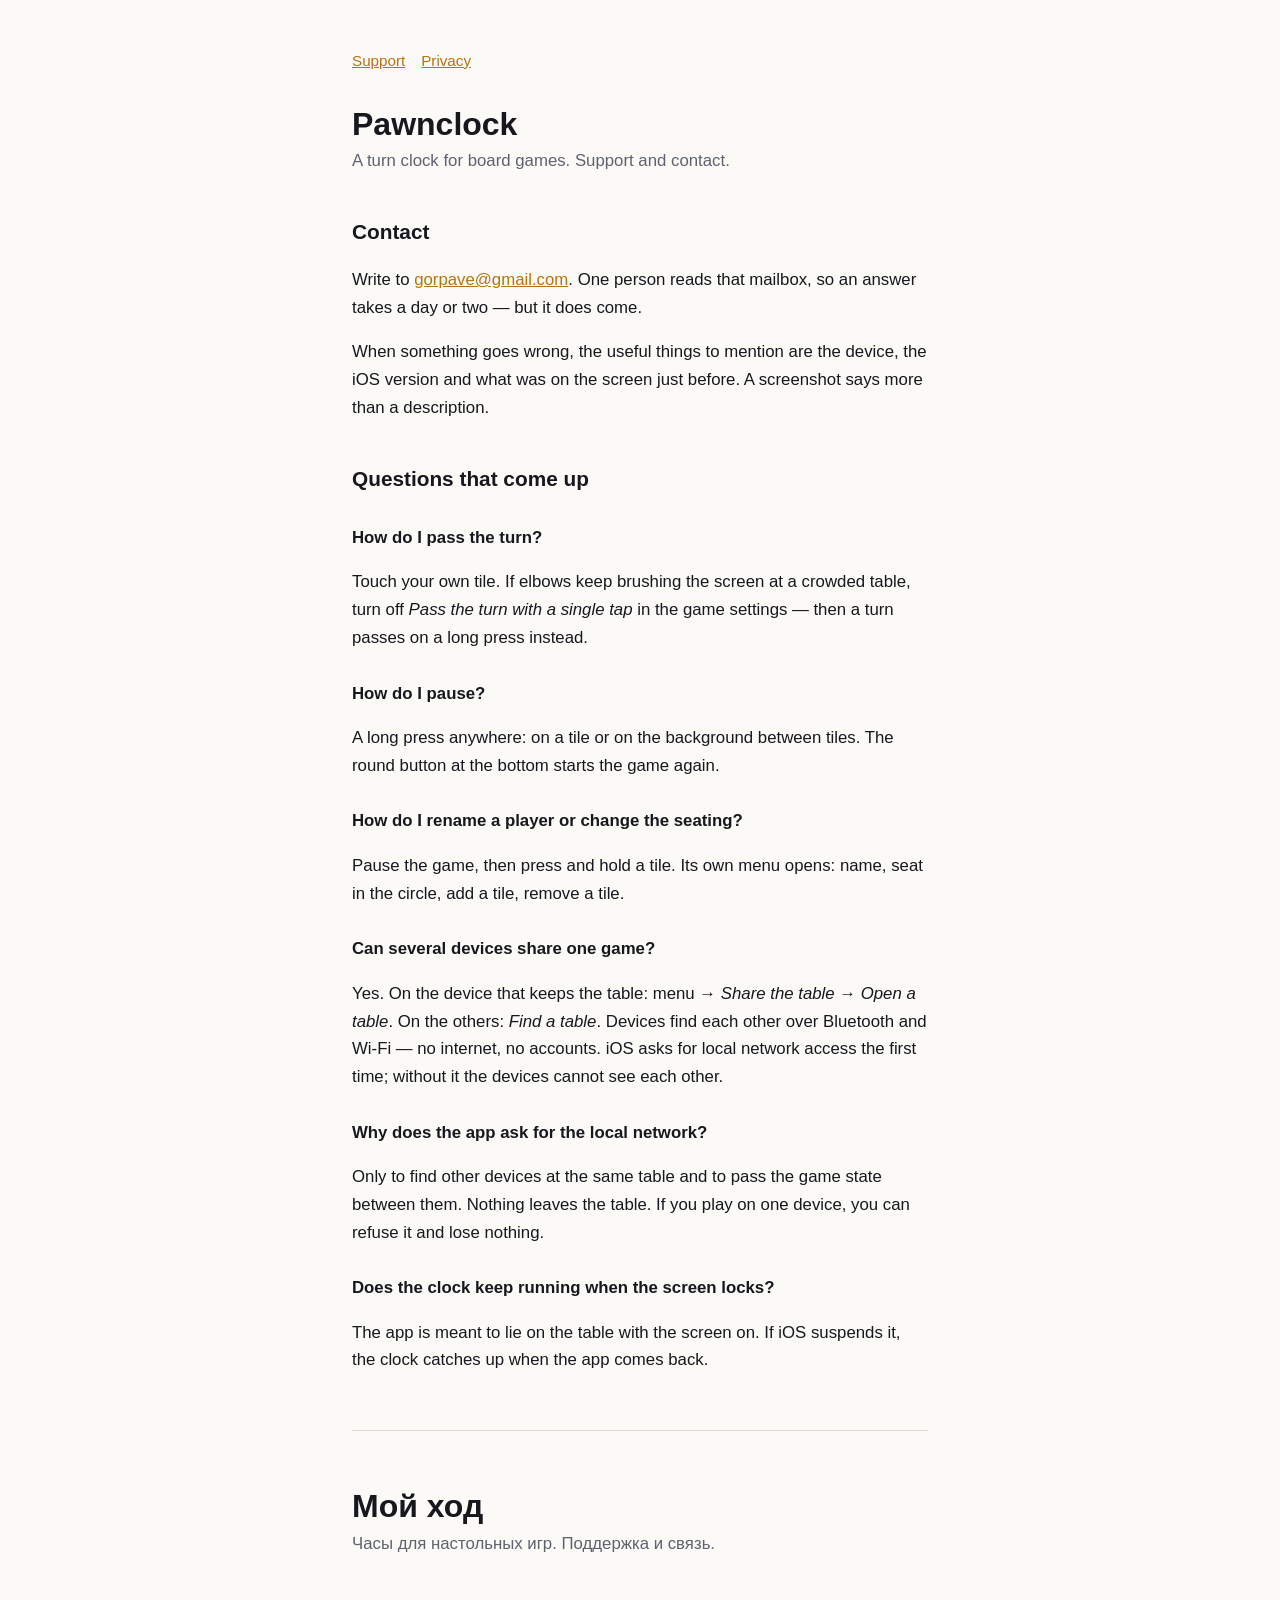
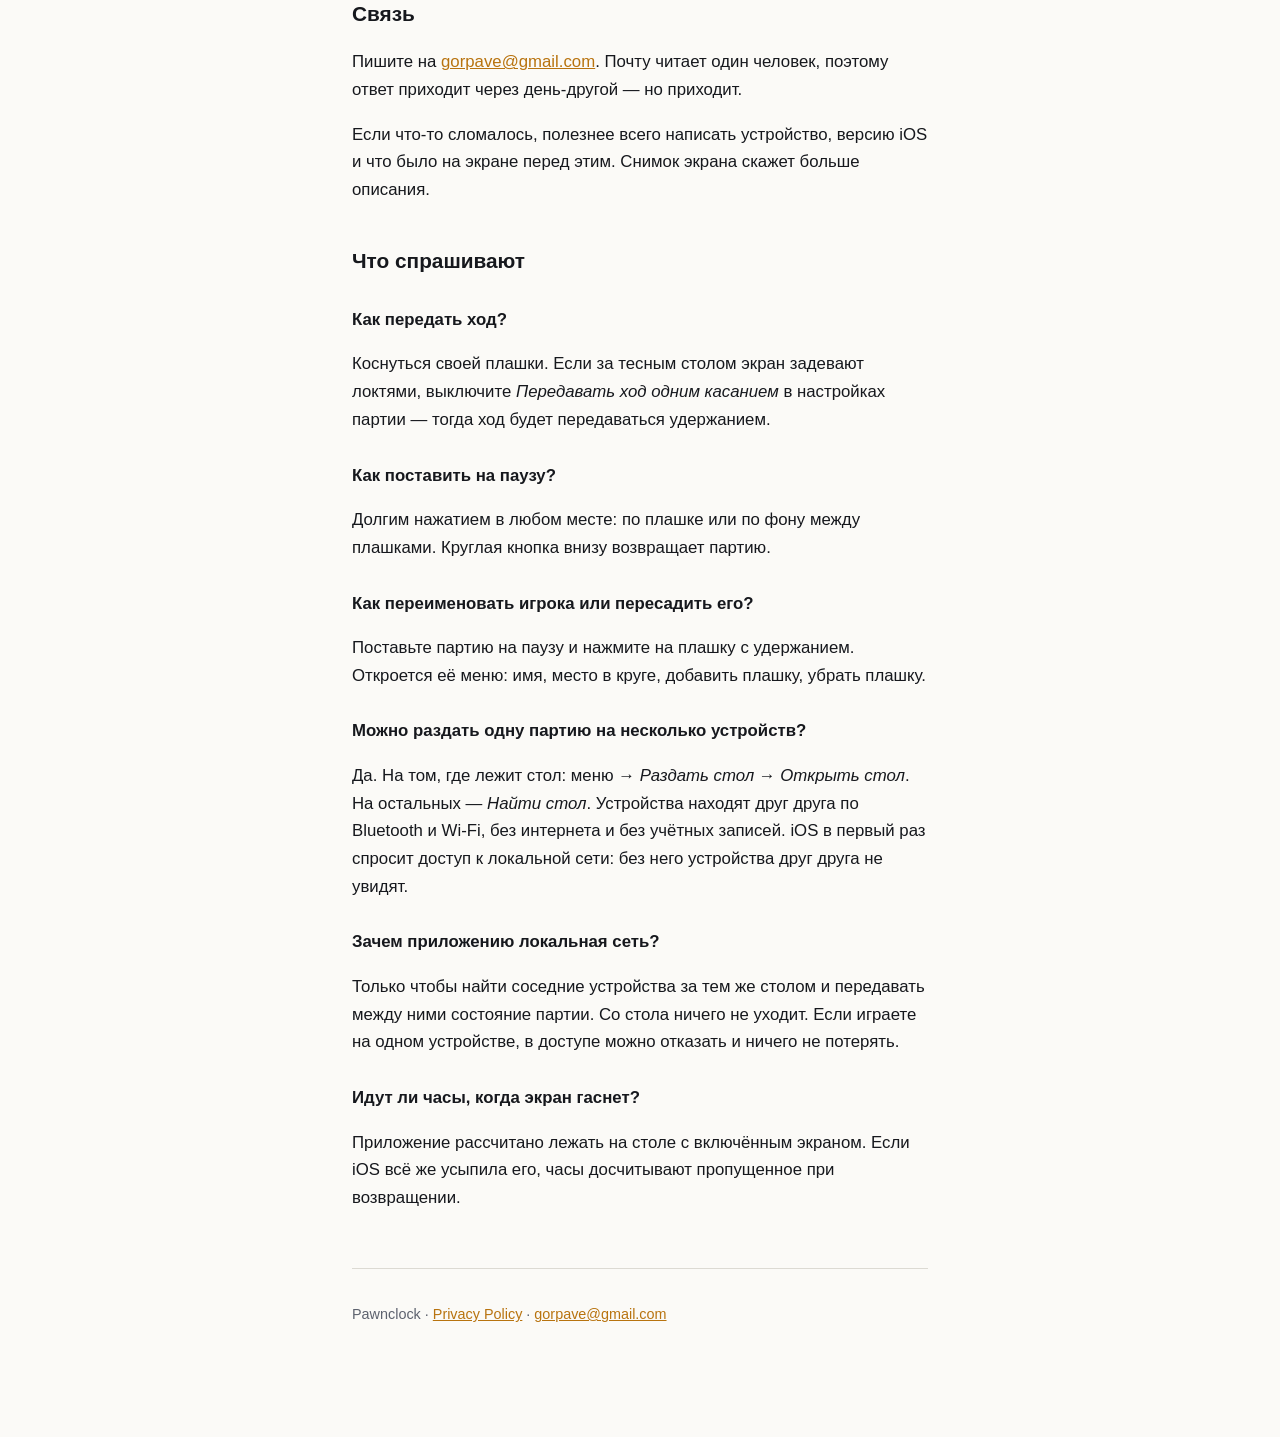
==== index.html @ 281d4748 "Страница поддержки и политика конфиденциальности App Store требует оба адреса обязательными полями, " ====
<!DOCTYPE html>
<html lang="en">
<head>
<meta charset="utf-8">
<meta name="viewport" content="width=device-width, initial-scale=1">
<title>Pawnclock — Support</title>
<link rel="stylesheet" href="style.css">
</head>
<body>

<nav><a href="index.html">Support</a><a href="privacy.html">Privacy</a></nav>

<h1>Pawnclock</h1>
<p class="lede">A turn clock for board games. Support and contact.</p>

<h2>Contact</h2>
<p>Write to <a href="mailto:gorpave@gmail.com">gorpave@gmail.com</a>. One
person reads that mailbox, so an answer takes a day or two — but it does
come.</p>

<p>When something goes wrong, the useful things to mention are the device,
the iOS version and what was on the screen just before. A screenshot says
more than a description.</p>

<h2>Questions that come up</h2>

<h3>How do I pass the turn?</h3>
<p>Touch your own tile. If elbows keep brushing the screen at a crowded
table, turn off <em>Pass the turn with a single tap</em> in the game
settings — then a turn passes on a long press instead.</p>

<h3>How do I pause?</h3>
<p>A long press anywhere: on a tile or on the background between tiles.
The round button at the bottom starts the game again.</p>

<h3>How do I rename a player or change the seating?</h3>
<p>Pause the game, then press and hold a tile. Its own menu opens: name,
seat in the circle, add a tile, remove a tile.</p>

<h3>Can several devices share one game?</h3>
<p>Yes. On the device that keeps the table: menu → <em>Share the
table</em> → <em>Open a table</em>. On the others: <em>Find a table</em>.
Devices find each other over Bluetooth and Wi-Fi — no internet, no
accounts. iOS asks for local network access the first time; without it
the devices cannot see each other.</p>

<h3>Why does the app ask for the local network?</h3>
<p>Only to find other devices at the same table and to pass the game
state between them. Nothing leaves the table. If you play on one device,
you can refuse it and lose nothing.</p>

<h3>Does the clock keep running when the screen locks?</h3>
<p>The app is meant to lie on the table with the screen on. If iOS
suspends it, the clock catches up when the app comes back.</p>

<hr>

<h1 lang="ru">Мой ход</h1>
<p class="lede" lang="ru">Часы для настольных игр. Поддержка и связь.</p>

<div lang="ru">

<h2>Связь</h2>
<p>Пишите на <a href="mailto:gorpave@gmail.com">gorpave@gmail.com</a>.
Почту читает один человек, поэтому ответ приходит через день-другой —
но приходит.</p>

<p>Если что-то сломалось, полезнее всего написать устройство, версию iOS
и что было на экране перед этим. Снимок экрана скажет больше описания.</p>

<h2>Что спрашивают</h2>

<h3>Как передать ход?</h3>
<p>Коснуться своей плашки. Если за тесным столом экран задевают локтями,
выключите <em>Передавать ход одним касанием</em> в настройках партии —
тогда ход будет передаваться удержанием.</p>

<h3>Как поставить на паузу?</h3>
<p>Долгим нажатием в любом месте: по плашке или по фону между плашками.
Круглая кнопка внизу возвращает партию.</p>

<h3>Как переименовать игрока или пересадить его?</h3>
<p>Поставьте партию на паузу и нажмите на плашку с удержанием.
Откроется её меню: имя, место в круге, добавить плашку, убрать
плашку.</p>

<h3>Можно раздать одну партию на несколько устройств?</h3>
<p>Да. На том, где лежит стол: меню → <em>Раздать стол</em> →
<em>Открыть стол</em>. На остальных — <em>Найти стол</em>. Устройства
находят друг друга по Bluetooth и Wi-Fi, без интернета и без учётных
записей. iOS в первый раз спросит доступ к локальной сети: без него
устройства друг друга не увидят.</p>

<h3>Зачем приложению локальная сеть?</h3>
<p>Только чтобы найти соседние устройства за тем же столом и передавать
между ними состояние партии. Со стола ничего не уходит. Если играете на
одном устройстве, в доступе можно отказать и ничего не потерять.</p>

<h3>Идут ли часы, когда экран гаснет?</h3>
<p>Приложение рассчитано лежать на столе с включённым экраном. Если iOS
всё же усыпила его, часы досчитывают пропущенное при возвращении.</p>

</div>

<footer>
<p>Pawnclock · <a href="privacy.html">Privacy Policy</a> ·
<a href="mailto:gorpave@gmail.com">gorpave@gmail.com</a></p>
</footer>

</body>
</html>
---- style.css ----
/* Страница читается с телефона, на который её открыли из карточки в
   магазине, — поэтому одна колонка, крупный шрифт и никаких внешних
   загрузок: страница должна открыться и на плохой связи. */
:root {
	color-scheme: light dark;
	--ink: #16181d;
	--paper: #fbfaf7;
	--muted: #5d626e;
	--rule: #dcdad3;
	--accent: #b8730f;
}

@media (prefers-color-scheme: dark) {
	:root {
		--ink: #eceae4;
		--paper: #14161a;
		--muted: #9aa0ad;
		--rule: #2a2e36;
		--accent: #e2a03f;
	}
}

* { box-sizing: border-box; }

body {
	margin: 0 auto;
	padding: 3rem 1rem 6rem;
	max-width: 38rem;
	background: var(--paper);
	color: var(--ink);
	font: 1.05rem/1.65 -apple-system, BlinkMacSystemFont, "Segoe UI", Roboto, sans-serif;
	-webkit-text-size-adjust: 100%;
}

h1 { font-size: 2rem; line-height: 1.2; margin: 0 0 .25rem; }
h2 { font-size: 1.3rem; margin: 2.5rem 0 .5rem; }
h3 { font-size: 1.05rem; margin: 1.75rem 0 .35rem; }

.lede { color: var(--muted); margin: 0 0 2rem; }

a { color: var(--accent); }

hr {
	border: 0;
	border-top: 1px solid var(--rule);
	margin: 3.5rem 0;
}

footer {
	margin-top: 3.5rem;
	padding-top: 1.25rem;
	border-top: 1px solid var(--rule);
	color: var(--muted);
	font-size: .9rem;
}

nav { margin-bottom: 2rem; font-size: .95rem; }
nav a { margin-right: 1rem; }
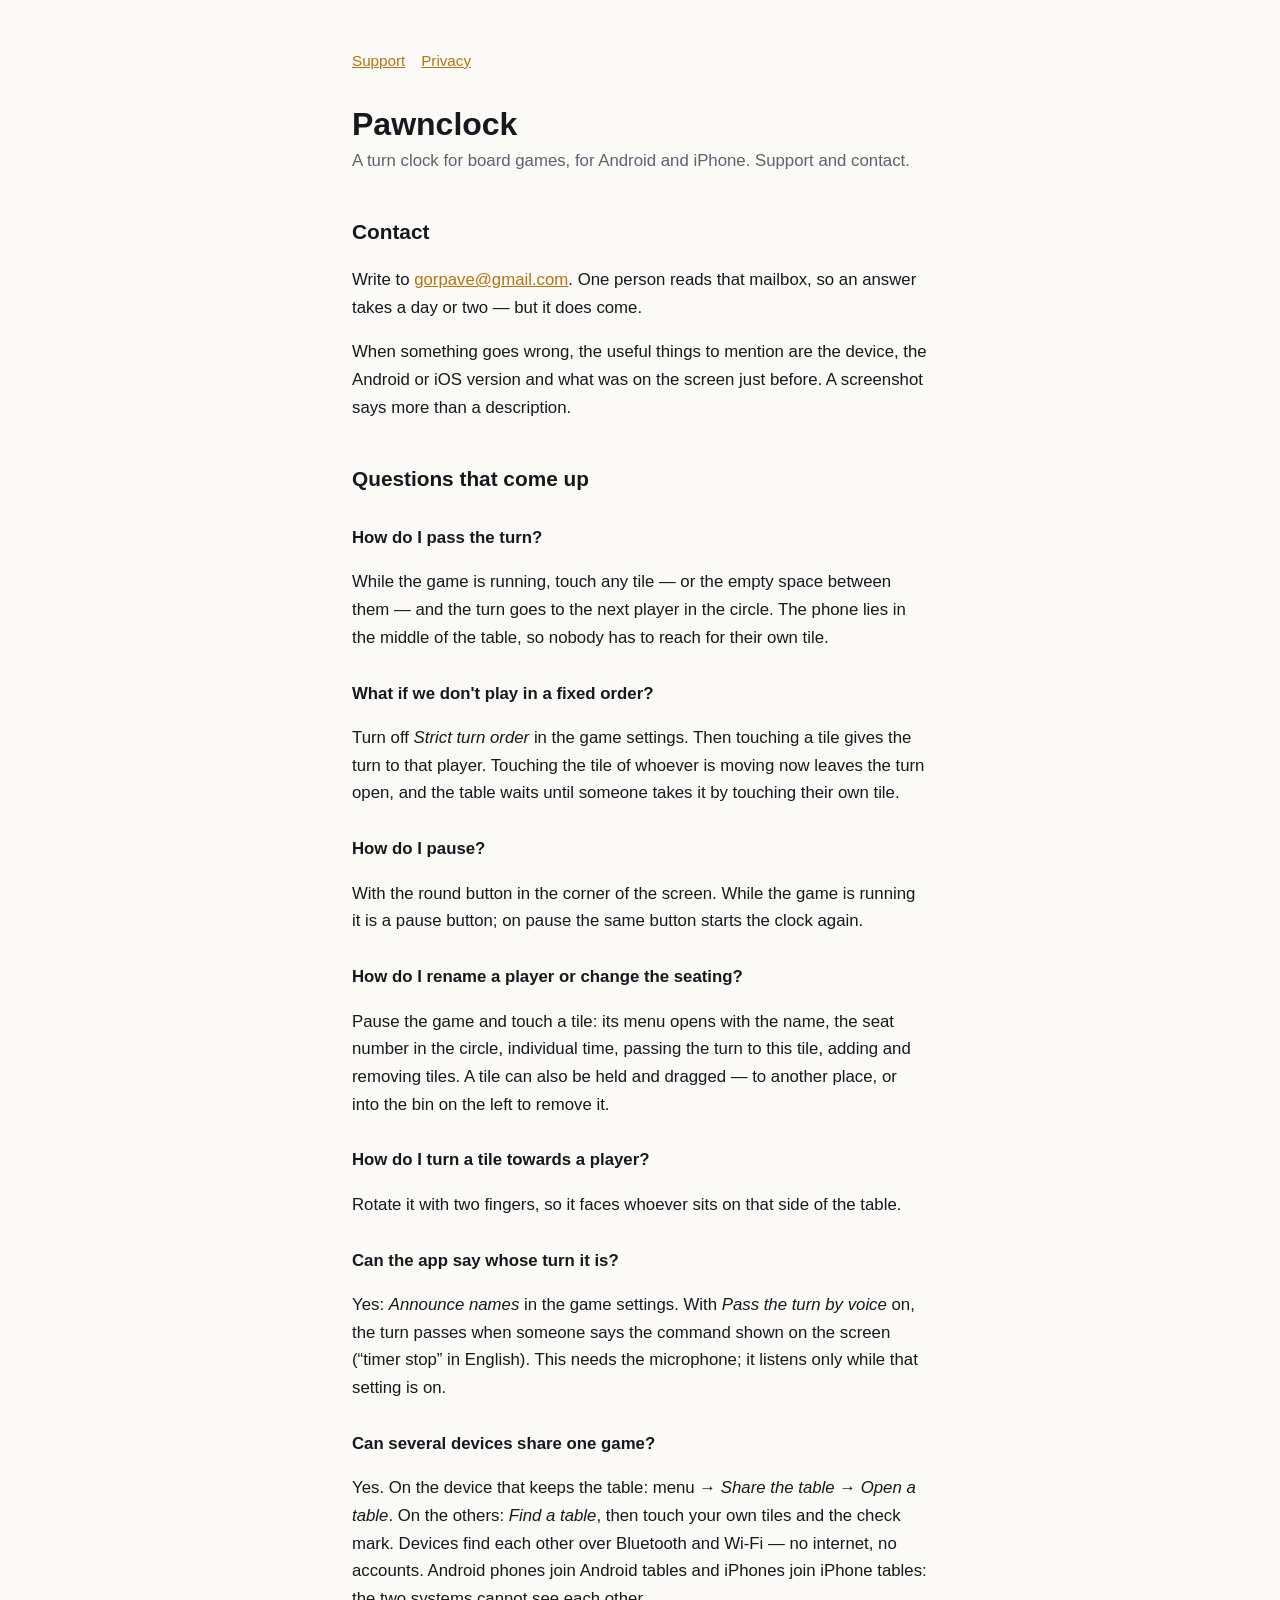
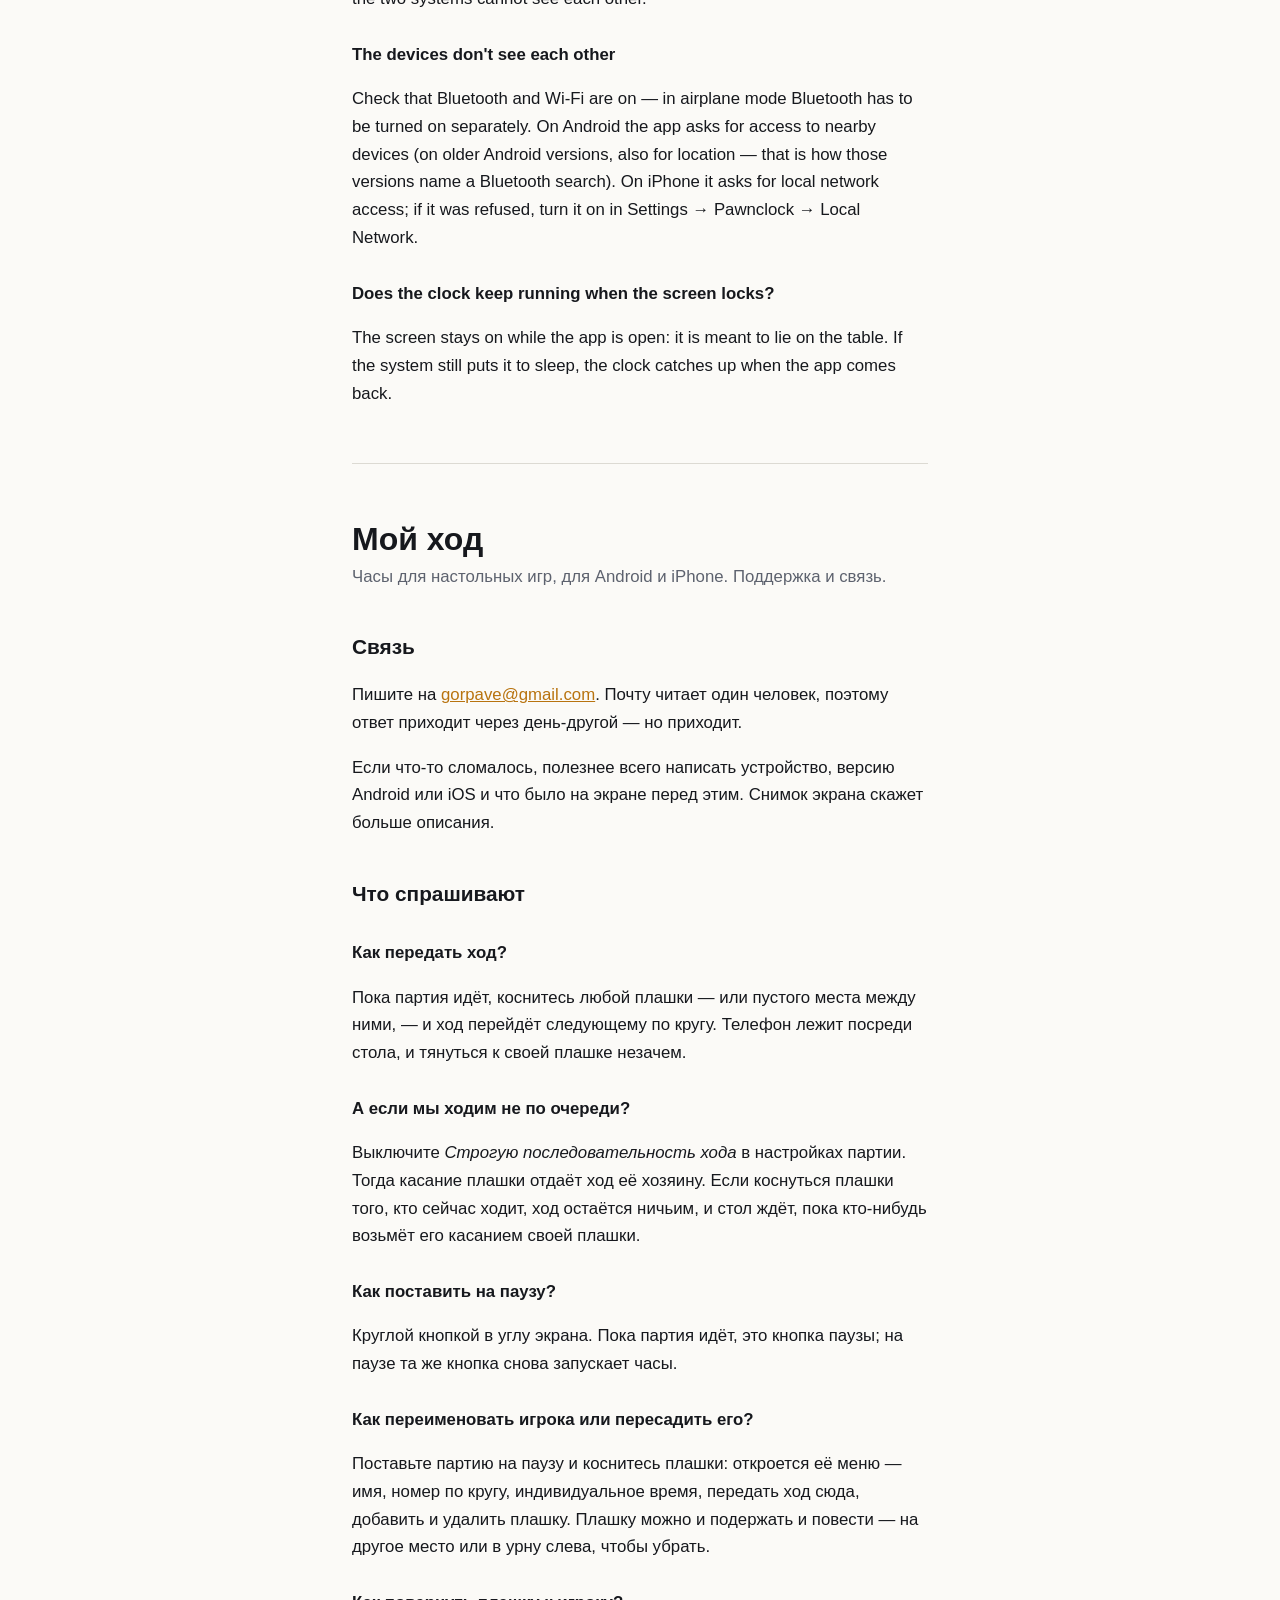
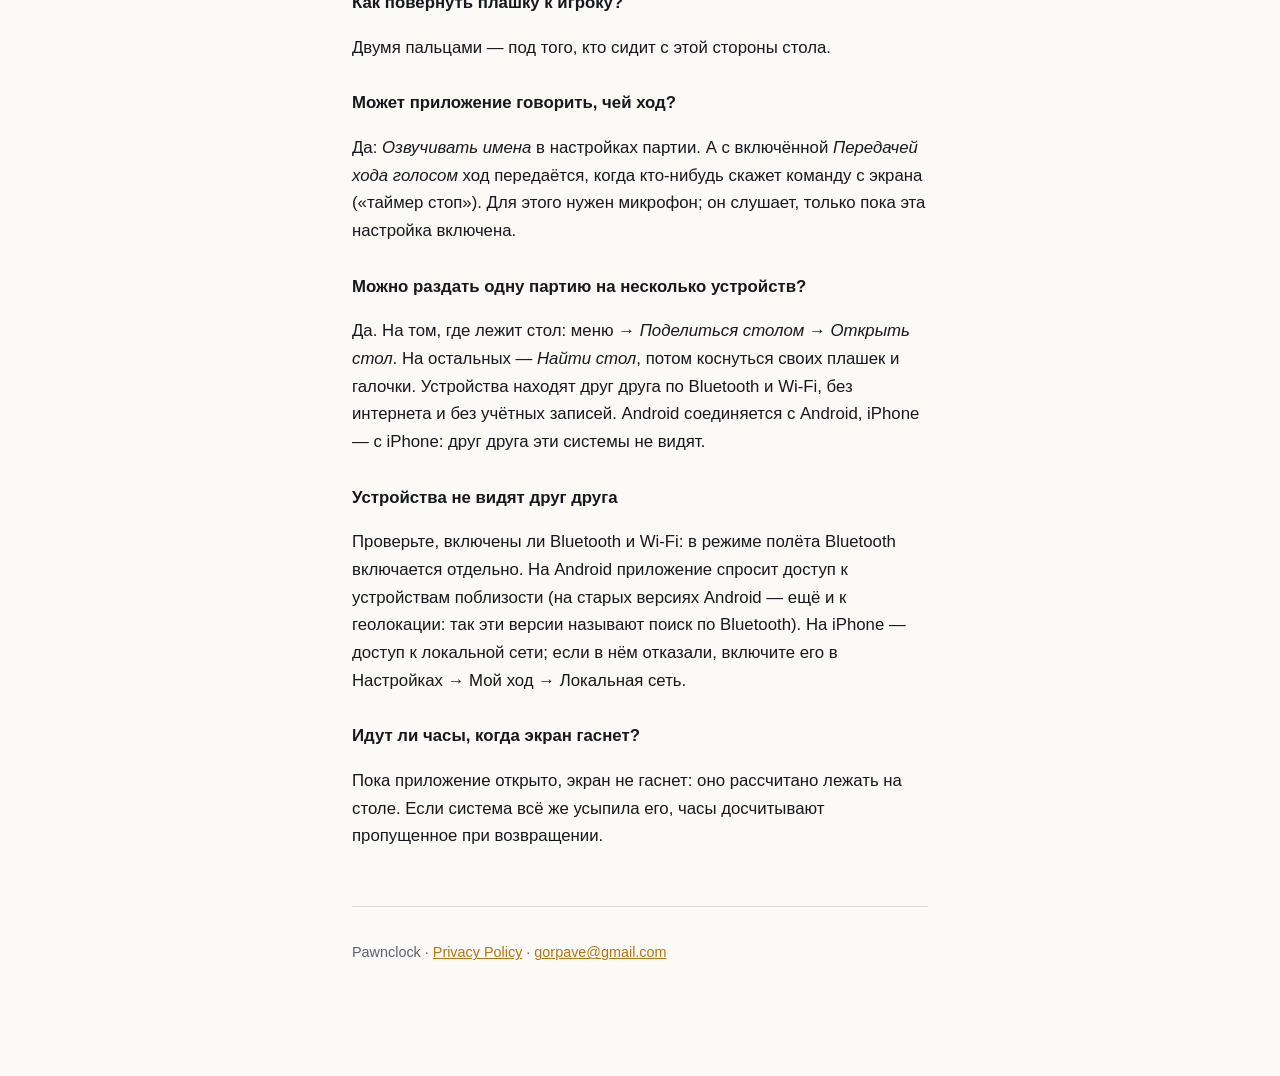
==== commit 0174f76e: "Переписать страницу поддержки под обе платформы Ход передаётся касанием любой плашки, пауза — кнопко" ====
--- a/index.html
+++ b/index.html
@@ -11,7 +11,8 @@
 <nav><a href="index.html">Support</a><a href="privacy.html">Privacy</a></nav>
 
 <h1>Pawnclock</h1>
-<p class="lede">A turn clock for board games. Support and contact.</p>
+<p class="lede">A turn clock for board games, for Android and iPhone.
+Support and contact.</p>
 
 <h2>Contact</h2>
 <p>Write to <a href="mailto:gorpave@gmail.com">gorpave@gmail.com</a>. One
@@ -19,44 +20,69 @@
 come.</p>
 
 <p>When something goes wrong, the useful things to mention are the device,
-the iOS version and what was on the screen just before. A screenshot says
-more than a description.</p>
+the Android or iOS version and what was on the screen just before. A
+screenshot says more than a description.</p>
 
 <h2>Questions that come up</h2>
 
 <h3>How do I pass the turn?</h3>
-<p>Touch your own tile. If elbows keep brushing the screen at a crowded
-table, turn off <em>Pass the turn with a single tap</em> in the game
-settings — then a turn passes on a long press instead.</p>
+<p>While the game is running, touch any tile — or the empty space between
+them — and the turn goes to the next player in the circle. The phone lies
+in the middle of the table, so nobody has to reach for their own tile.</p>
+
+<h3>What if we don't play in a fixed order?</h3>
+<p>Turn off <em>Strict turn order</em> in the game settings. Then touching
+a tile gives the turn to that player. Touching the tile of whoever is
+moving now leaves the turn open, and the table waits until someone takes
+it by touching their own tile.</p>
 
 <h3>How do I pause?</h3>
-<p>A long press anywhere: on a tile or on the background between tiles.
-The round button at the bottom starts the game again.</p>
+<p>With the round button in the corner of the screen. While the game is
+running it is a pause button; on pause the same button starts the clock
+again.</p>
 
 <h3>How do I rename a player or change the seating?</h3>
-<p>Pause the game, then press and hold a tile. Its own menu opens: name,
-seat in the circle, add a tile, remove a tile.</p>
+<p>Pause the game and touch a tile: its menu opens with the name, the
+seat number in the circle, individual time, passing the turn to this
+tile, adding and removing tiles. A tile can also be held and dragged —
+to another place, or into the bin on the left to remove it.</p>
+
+<h3>How do I turn a tile towards a player?</h3>
+<p>Rotate it with two fingers, so it faces whoever sits on that side of
+the table.</p>
+
+<h3>Can the app say whose turn it is?</h3>
+<p>Yes: <em>Announce names</em> in the game settings. With <em>Pass the
+turn by voice</em> on, the turn passes when someone says the command
+shown on the screen (“timer stop” in English). This needs the microphone;
+it listens only while that setting is on.</p>
 
 <h3>Can several devices share one game?</h3>
 <p>Yes. On the device that keeps the table: menu → <em>Share the
-table</em> → <em>Open a table</em>. On the others: <em>Find a table</em>.
-Devices find each other over Bluetooth and Wi-Fi — no internet, no
-accounts. iOS asks for local network access the first time; without it
-the devices cannot see each other.</p>
+table</em> → <em>Open a table</em>. On the others: <em>Find a table</em>,
+then touch your own tiles and the check mark. Devices find each other over
+Bluetooth and Wi-Fi — no internet, no accounts. Android phones join
+Android tables and iPhones join iPhone tables: the two systems cannot see
+each other.</p>
 
-<h3>Why does the app ask for the local network?</h3>
-<p>Only to find other devices at the same table and to pass the game
-state between them. Nothing leaves the table. If you play on one device,
-you can refuse it and lose nothing.</p>
+<h3>The devices don't see each other</h3>
+<p>Check that Bluetooth and Wi-Fi are on — in airplane mode Bluetooth has
+to be turned on separately. On Android the app asks for access to nearby
+devices (on older Android versions, also for location — that is how those
+versions name a Bluetooth search). On iPhone it asks for local network
+access; if it was refused, turn it on in Settings → Pawnclock → Local
+Network.</p>
 
 <h3>Does the clock keep running when the screen locks?</h3>
-<p>The app is meant to lie on the table with the screen on. If iOS
-suspends it, the clock catches up when the app comes back.</p>
+<p>The screen stays on while the app is open: it is meant to lie on the
+table. If the system still puts it to sleep, the clock catches up when
+the app comes back.</p>
 
 <hr>
 
 <h1 lang="ru">Мой ход</h1>
-<p class="lede" lang="ru">Часы для настольных игр. Поддержка и связь.</p>
+<p class="lede" lang="ru">Часы для настольных игр, для Android и iPhone.
+Поддержка и связь.</p>
 
 <div lang="ru">
 
@@ -65,40 +91,60 @@
 Почту читает один человек, поэтому ответ приходит через день-другой —
 но приходит.</p>
 
-<p>Если что-то сломалось, полезнее всего написать устройство, версию iOS
-и что было на экране перед этим. Снимок экрана скажет больше описания.</p>
+<p>Если что-то сломалось, полезнее всего написать устройство, версию
+Android или iOS и что было на экране перед этим. Снимок экрана скажет
+больше описания.</p>
 
 <h2>Что спрашивают</h2>
 
 <h3>Как передать ход?</h3>
-<p>Коснуться своей плашки. Если за тесным столом экран задевают локтями,
-выключите <em>Передавать ход одним касанием</em> в настройках партии —
-тогда ход будет передаваться удержанием.</p>
+<p>Пока партия идёт, коснитесь любой плашки — или пустого места между
+ними, — и ход перейдёт следующему по кругу. Телефон лежит посреди стола,
+и тянуться к своей плашке незачем.</p>
+
+<h3>А если мы ходим не по очереди?</h3>
+<p>Выключите <em>Строгую последовательность хода</em> в настройках
+партии. Тогда касание плашки отдаёт ход её хозяину. Если коснуться
+плашки того, кто сейчас ходит, ход остаётся ничьим, и стол ждёт, пока
+кто-нибудь возьмёт его касанием своей плашки.</p>
 
 <h3>Как поставить на паузу?</h3>
-<p>Долгим нажатием в любом месте: по плашке или по фону между плашками.
-Круглая кнопка внизу возвращает партию.</p>
+<p>Круглой кнопкой в углу экрана. Пока партия идёт, это кнопка паузы; на
+паузе та же кнопка снова запускает часы.</p>
 
 <h3>Как переименовать игрока или пересадить его?</h3>
-<p>Поставьте партию на паузу и нажмите на плашку с удержанием.
-Откроется её меню: имя, место в круге, добавить плашку, убрать
-плашку.</p>
+<p>Поставьте партию на паузу и коснитесь плашки: откроется её меню — имя,
+номер по кругу, индивидуальное время, передать ход сюда, добавить и
+удалить плашку. Плашку можно и подержать и повести — на другое место
+или в урну слева, чтобы убрать.</p>
+
+<h3>Как повернуть плашку к игроку?</h3>
+<p>Двумя пальцами — под того, кто сидит с этой стороны стола.</p>
+
+<h3>Может приложение говорить, чей ход?</h3>
+<p>Да: <em>Озвучивать имена</em> в настройках партии. А с включённой
+<em>Передачей хода голосом</em> ход передаётся, когда кто-нибудь скажет
+команду с экрана («таймер стоп»). Для этого нужен микрофон; он слушает,
+только пока эта настройка включена.</p>
 
 <h3>Можно раздать одну партию на несколько устройств?</h3>
-<p>Да. На том, где лежит стол: меню → <em>Раздать стол</em> →
-<em>Открыть стол</em>. На остальных — <em>Найти стол</em>. Устройства
-находят друг друга по Bluetooth и Wi-Fi, без интернета и без учётных
-записей. iOS в первый раз спросит доступ к локальной сети: без него
-устройства друг друга не увидят.</p>
+<p>Да. На том, где лежит стол: меню → <em>Поделиться столом</em> →
+<em>Открыть стол</em>. На остальных — <em>Найти стол</em>, потом коснуться
+своих плашек и галочки. Устройства находят друг друга по Bluetooth и
+Wi-Fi, без интернета и без учётных записей. Android соединяется с
+Android, iPhone — с iPhone: друг друга эти системы не видят.</p>
 
-<h3>Зачем приложению локальная сеть?</h3>
-<p>Только чтобы найти соседние устройства за тем же столом и передавать
-между ними состояние партии. Со стола ничего не уходит. Если играете на
-одном устройстве, в доступе можно отказать и ничего не потерять.</p>
+<h3>Устройства не видят друг друга</h3>
+<p>Проверьте, включены ли Bluetooth и Wi-Fi: в режиме полёта Bluetooth
+включается отдельно. На Android приложение спросит доступ к устройствам
+поблизости (на старых версиях Android — ещё и к геолокации: так эти версии
+называют поиск по Bluetooth). На iPhone — доступ к локальной сети; если в
+нём отказали, включите его в Настройках → Мой ход → Локальная сеть.</p>
 
 <h3>Идут ли часы, когда экран гаснет?</h3>
-<p>Приложение рассчитано лежать на столе с включённым экраном. Если iOS
-всё же усыпила его, часы досчитывают пропущенное при возвращении.</p>
+<p>Пока приложение открыто, экран не гаснет: оно рассчитано лежать на
+столе. Если система всё же усыпила его, часы досчитывают пропущенное при
+возвращении.</p>
 
 </div>
 
